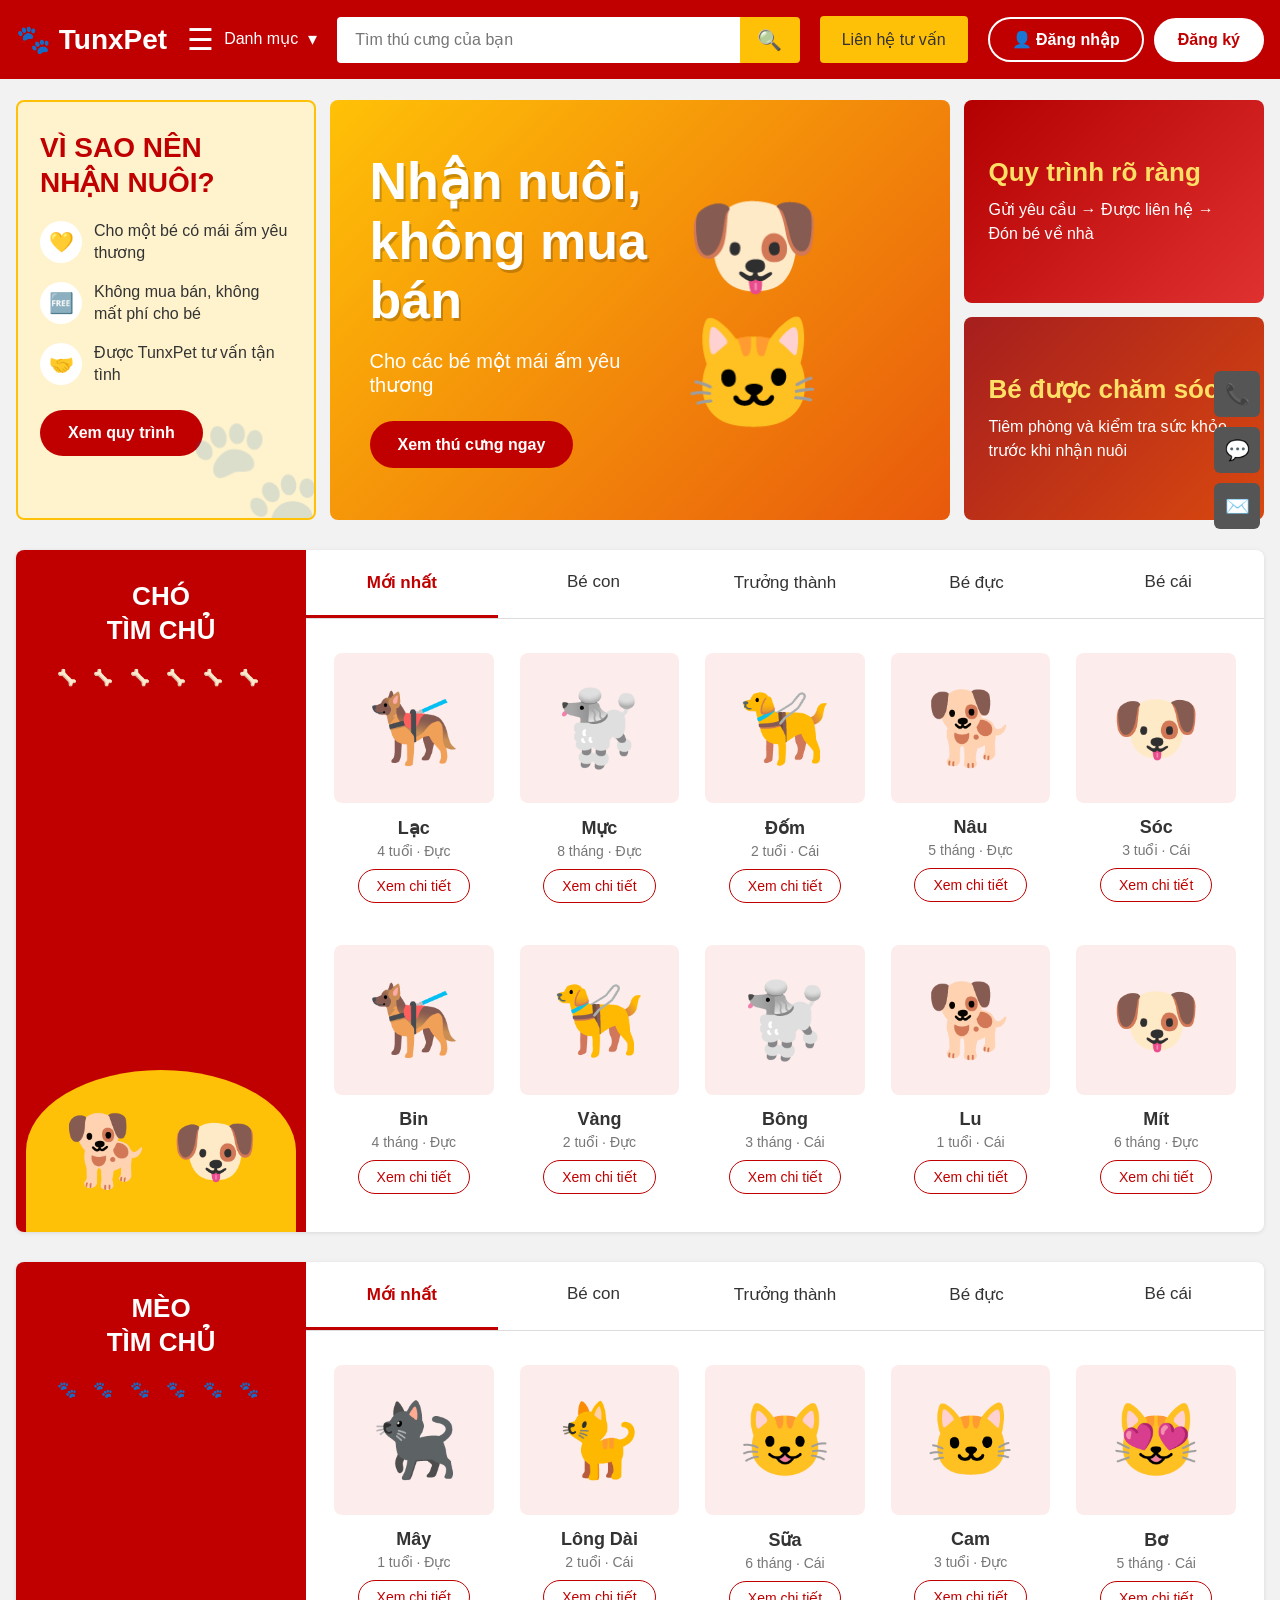
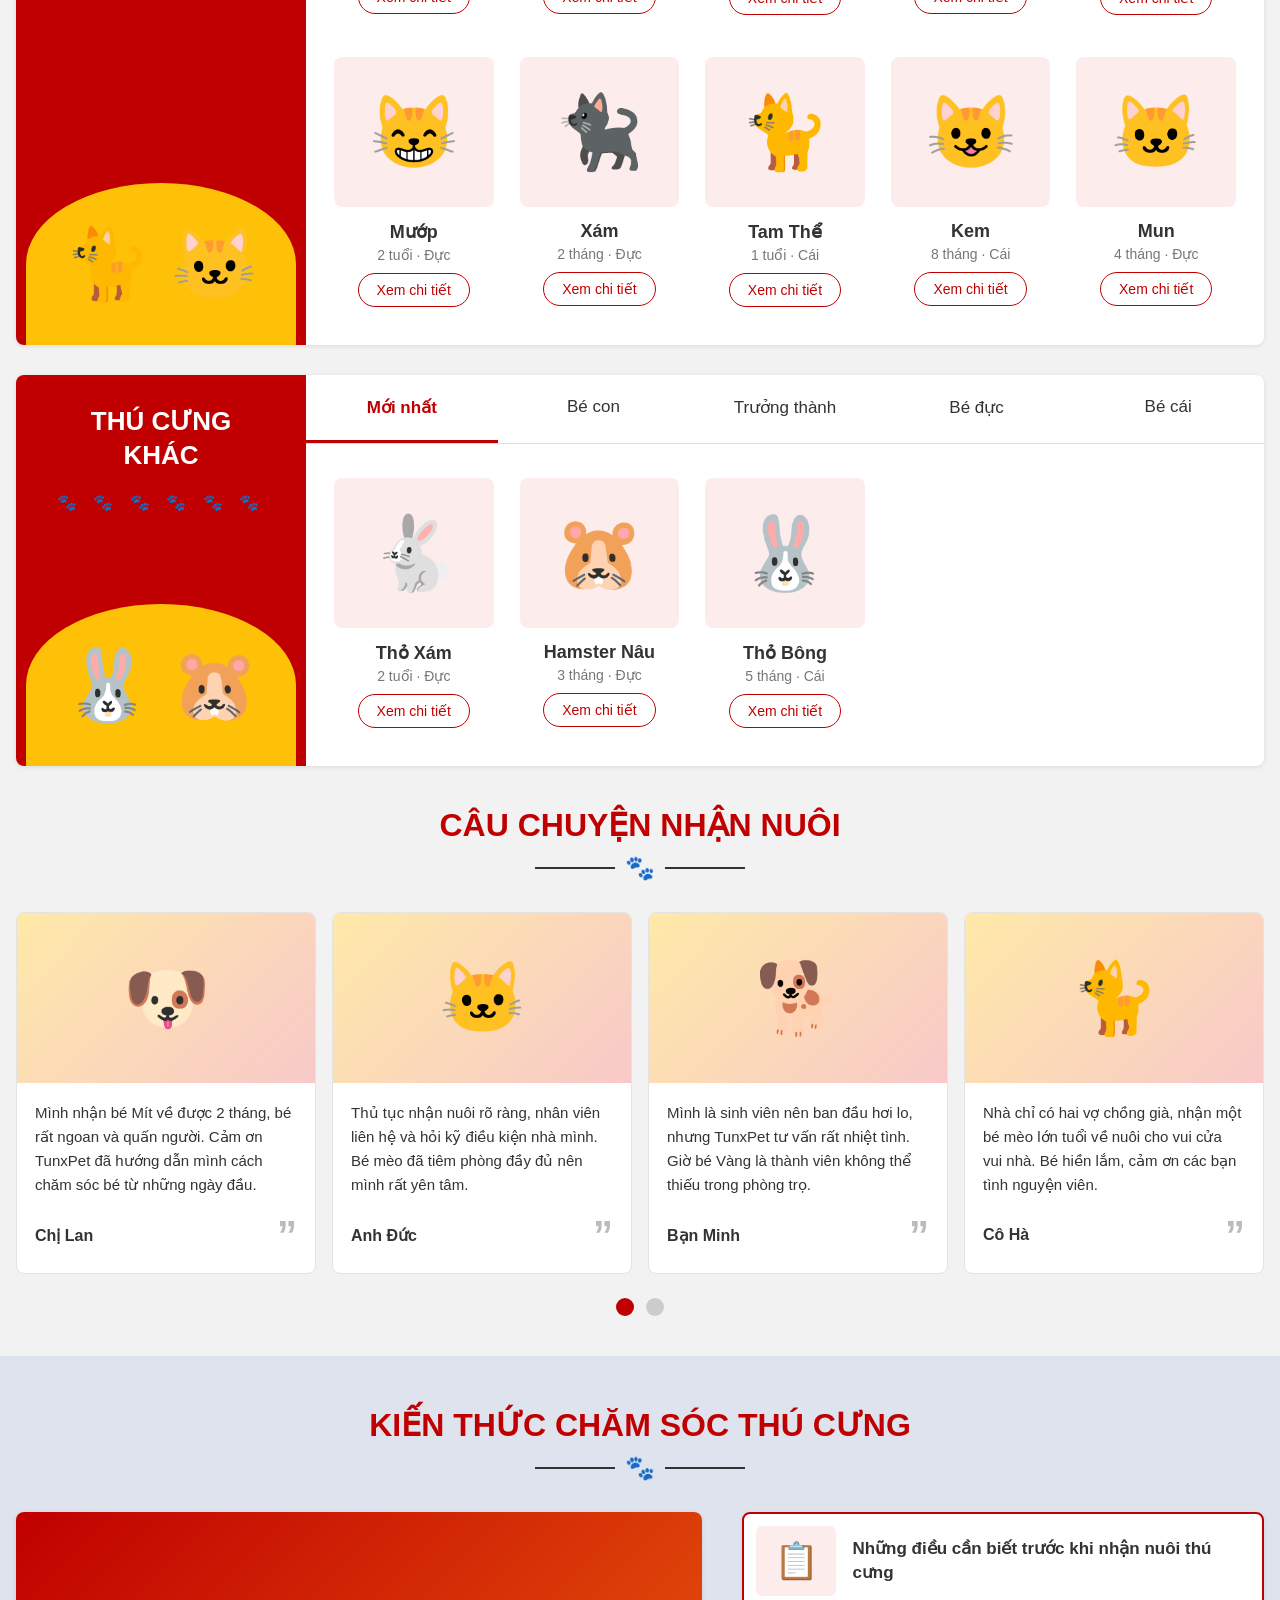
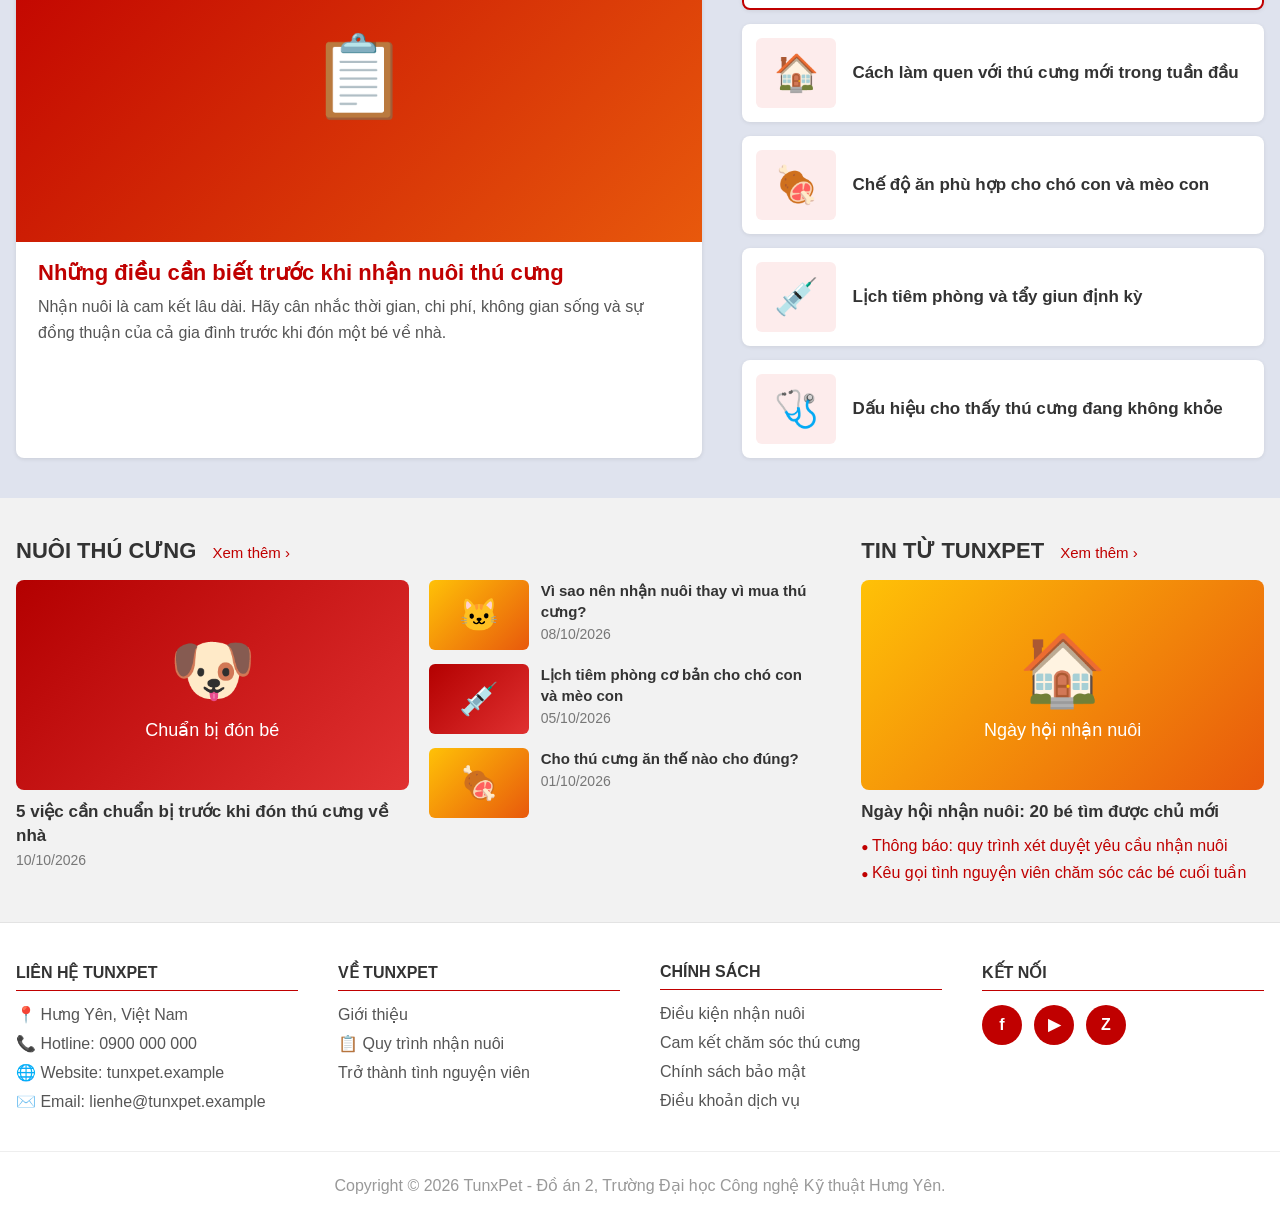
==== index.html @ 0fe11492 "tuat" ====
<!DOCTYPE html>
<html lang="vi">
<head>
    <meta charset="UTF-8">
    <meta name="viewport" content="width=device-width, initial-scale=1.0">
    <title>TunxPet - Nhận nuôi thú cưng</title>
    <!-- Nối file CSS (định dạng giao diện) -->
    <link rel="stylesheet" href="TrangChu.css">
</head>
<body>

    <!-- ===== 1. THANH ĐẦU TRANG (HEADER) ===== -->
    <header class="header">
        <div class="container header-inner">
            <!-- Logo -->
            <a href="TrangChu.html" class="logo">🐾 TunxPet</a>

                        <!-- Nút danh mục + menu thả xuống -->
            <div class="danh-muc-wrap">
                <button type="button" class="btn-danh-muc" id="nutDanhMuc">
                    <span class="icon-menu">☰</span>
                    <span>Danh mục</span>
                    <span class="mui-ten">▾</span>
                </button>

                <ul class="danh-muc-tha" id="menuDanhMuc">
                    <li><a href="#cho">🐶 Chó cần tìm chủ</a></li>
                    <li><a href="#meo">🐱 Mèo cần tìm chủ</a></li>
                    <li><a href="#khac">🐰 Thú cưng khác</a></li>
                    <li><a href="#">📋 Dịch vụ spa thú cưng</a></li>
                    <li><a href="LienHe.html">📞 Liên hệ TunxPet</a></li>
                </ul>
            </div>

            <!-- Ô tìm kiếm -->
            <form class="search-box" id="formTimKiem">
                <input type="text" id="oTimKiem" placeholder="Tìm thú cưng của bạn">
                <button type="submit">🔍</button>
            </form>

            <!-- Liên hệ + tài khoản -->
            <a href="LienHe.html" class="btn-lien-he">Liên hệ tư vấn</a>
                        <div class="tai-khoan">
                <a href="DangNhap.html" class="btn-dang-nhap">👤 Đăng nhập</a>
                <a href="DangKy.html" class="btn-dang-ky">Đăng ký</a>
            </div>
        </div>
    </header>

    <main class="container">

        <!-- ===== 2. KHỐI ĐẦU TRANG: MENU + BANNER ===== -->
        <section class="hero">
                        <!-- Banner bên trái: vì sao nên nhận nuôi -->
            <div class="banner-trai">
                <h3>VÌ SAO NÊN<br>NHẬN NUÔI?</h3>
                <ul>
                    <li><span>💛</span>Cho một bé có mái ấm yêu thương</li>
                    <li><span>🆓</span>Không mua bán, không mất phí cho bé</li>
                    <li><span>🤝</span>Được TunxPet tư vấn tận tình</li>
                </ul>
                <a href="QuyTrinh.html" class="btn-vang">Xem quy trình</a>
                <div class="banner-trai-hinh">🐾</div>
            </div>

            <!-- Banner lớn ở giữa -->
            <div class="banner-lon">
                <div class="banner-chu">
                    <h1>Nhận nuôi,<br>không mua bán</h1>
                    <p>Cho các bé một mái ấm yêu thương</p>
                    <a href="#cho" class="btn-vang">Xem thú cưng ngay</a>
                </div>
                <div class="banner-hinh">🐶🐱</div>
            </div>

            <!-- 2 banner nhỏ bên phải -->
            <div class="banner-phai">
                <div class="banner-nho nho-1">
                    <h3>Quy trình rõ ràng</h3>
                    <p>Gửi yêu cầu → Được liên hệ → Đón bé về nhà</p>
                </div>
                <div class="banner-nho nho-2">
                    <h3>Bé được chăm sóc</h3>
                    <p>Tiêm phòng và kiểm tra sức khỏe trước khi nhận nuôi</p>
                </div>
            </div>
        </section>

        <!-- ===== 3. CÁC KHỐI THÚ CƯNG ĐANG TÌM CHỦ (cuộn xuống để xem) ===== -->
        <!-- Khối CHÓ -->
        <section class="khoi-thu-cung" id="cho" data-loai="Chó">
            <!-- Cột đỏ bên trái -->
            <div class="cot-do">
                <h2>CHÓ<br>TÌM CHỦ</h2>
                <div class="xuong">🦴 🦴 🦴 🦴 🦴 🦴</div>
                <div class="cot-do-hinh">🐕 🐶</div>
            </div>

            <!-- Phần bên phải: các tab + danh sách -->
            <div class="cot-noi-dung">
                <ul class="tabs">
                    <li class="tab active" data-loc="tatca">Mới nhất</li>
                    <li class="tab" data-loc="con">Bé con</li>
                    <li class="tab" data-loc="lon">Trưởng thành</li>
                    <li class="tab" data-loc="duc">Bé đực</li>
                    <li class="tab" data-loc="cai">Bé cái</li>
                </ul>


                
                <!-- JavaScript sẽ tự đổ các thẻ thú cưng vào đây -->
                <div class="luoi-thu-cung"></div>
            </div>
        </section>

        <!-- Khối MÈO -->
        <section class="khoi-thu-cung" id="meo" data-loai="Mèo">
            <!-- Cột đỏ bên trái -->
            <div class="cot-do">
                <h2>MÈO<br>TÌM CHỦ</h2>
                <div class="xuong">🐾 🐾 🐾 🐾 🐾 🐾</div>
                <div class="cot-do-hinh">🐈 🐱</div>
            </div>

            <!-- Phần bên phải: các tab + danh sách -->
            <div class="cot-noi-dung">
                <ul class="tabs">
                    <li class="tab active" data-loc="tatca">Mới nhất</li>
                    <li class="tab" data-loc="con">Bé con</li>
                    <li class="tab" data-loc="lon">Trưởng thành</li>
                    <li class="tab" data-loc="duc">Bé đực</li>
                    <li class="tab" data-loc="cai">Bé cái</li>
                </ul>

                <!-- JavaScript sẽ tự đổ các thẻ thú cưng vào đây -->
                <div class="luoi-thu-cung"></div>
            </div>
        </section>

        <!-- Khối THÚ CƯNG KHÁC -->
        <section class="khoi-thu-cung" id="khac" data-loai="Khác">
            <!-- Cột đỏ bên trái -->
            <div class="cot-do">
                <h2>THÚ CƯNG<br>KHÁC</h2>
                <div class="xuong">🐾 🐾 🐾 🐾 🐾 🐾</div>
                <div class="cot-do-hinh">🐰 🐹</div>
            </div>

            <!-- Phần bên phải: các tab + danh sách -->
            <div class="cot-noi-dung">
                <ul class="tabs">
                    <li class="tab active" data-loc="tatca">Mới nhất</li>
                    <li class="tab" data-loc="con">Bé con</li>
                    <li class="tab" data-loc="lon">Trưởng thành</li>
                    <li class="tab" data-loc="duc">Bé đực</li>
                    <li class="tab" data-loc="cai">Bé cái</li>
                </ul>

                <!-- JavaScript sẽ tự đổ các thẻ thú cưng vào đây -->
                <div class="luoi-thu-cung"></div>
            </div>
        </section>

        </main>

    <!-- ===== 4. CÂU CHUYỆN NHẬN NUÔI ===== -->
    <section class="cau-chuyen container">
        <h2 class="tieu-de-khoi">CÂU CHUYỆN NHẬN NUÔI</h2>
        <div class="gach-chan"><span></span>🐾<span></span></div>

        <!-- JavaScript sẽ tự đổ các thẻ câu chuyện vào đây -->
        <div class="luoi-cau-chuyen" id="luoiCauChuyen"></div>
        <!-- Các chấm chuyển trang -->
        <div class="cham-trang" id="chamTrang"></div>
    </section>

    <!-- ===== 5. KIẾN THỨC CHĂM SÓC THÚ CƯNG ===== -->
    <section class="dai-xam">
        <div class="container">
            <h2 class="tieu-de-khoi">KIẾN THỨC CHĂM SÓC THÚ CƯNG</h2>
            <div class="gach-chan"><span></span>🐾<span></span></div>

            <div class="kien-thuc">
                <!-- Bài nổi bật bên trái (đổi khi bấm bài bên phải) -->
                <article class="kt-lon" id="ktLon"></article>
                <!-- Danh sách bài bên phải -->
                <ul class="kt-ds" id="ktDs"></ul>
            </div>
        </div>
    </section>

    <!-- ===== 6. BÀI VIẾT / TIN TỨC ===== -->
    <section class="bai-viet container">
        <div class="cot-bai-viet cot-rong">
            <h3 class="tieu-de-nho">NUÔI THÚ CƯNG <a href="#">Xem thêm ›</a></h3>
            <div class="bv-hai-cot">
                <article class="bv-noi-bat">
                    <div class="bv-anh bv-do">🐶<br><small>Chuẩn bị đón bé</small></div>
                    <h4>5 việc cần chuẩn bị trước khi đón thú cưng về nhà</h4>
                    <p class="ngay">10/10/2026</p>
                </article>
                <ul class="bv-ds">
                    <li><div class="bv-anh-nho bv-vang">🐱</div><div><h5>Vì sao nên nhận nuôi thay vì mua thú cưng?</h5><p class="ngay">08/10/2026</p></div></li>
                    <li><div class="bv-anh-nho bv-do">💉</div><div><h5>Lịch tiêm phòng cơ bản cho chó con và mèo con</h5><p class="ngay">05/10/2026</p></div></li>
                    <li><div class="bv-anh-nho bv-vang">🍖</div><div><h5>Cho thú cưng ăn thế nào cho đúng?</h5><p class="ngay">01/10/2026</p></div></li>
                </ul>
            </div>
        </div>

        <div class="cot-bai-viet">
            <h3 class="tieu-de-nho">TIN TỪ TUNXPET <a href="#">Xem thêm ›</a></h3>
            <article class="bv-noi-bat">
                <div class="bv-anh bv-vang">🏠<br><small>Ngày hội nhận nuôi</small></div>
                <h4>Ngày hội nhận nuôi: 20 bé tìm được chủ mới</h4>
            </article>
            <ul class="bv-tin">
                <li><a href="#">Thông báo: quy trình xét duyệt yêu cầu nhận nuôi</a></li>
                <li><a href="#">Kêu gọi tình nguyện viên chăm sóc các bé cuối tuần</a></li>
            </ul>
        </div>
    </section>

    <!-- ===== 7. CHÂN TRANG (FOOTER) ===== -->
    <footer class="footer">
        <div class="container footer-luoi">
            <div>
                <h4>LIÊN HỆ TUNXPET</h4>
                <ul>
                    <li>📍 Hưng Yên, Việt Nam</li>
                    <li>📞 Hotline: 0900 000 000</li>
                    <li>🌐 Website: tunxpet.example</li>
                    <li>✉️ Email: lienhe@tunxpet.example</li>
                </ul>
            </div>
            <div>
                <h4>VỀ TUNXPET</h4>
                <ul>
                    <li><a href="GioiThieu.html">Giới thiệu</a></li>
                    <li><a href="QuyTrinh.html">📋 Quy trình nhận nuôi</a></li>
                    <li><a href="TinhNguyenVien.html">Trở thành tình nguyện viên</a></li>
                </ul>
            </div>
            <div>
                <h4>CHÍNH SÁCH</h4>
                <ul>
                    <li><a href="#">Điều kiện nhận nuôi</a></li>
                    <li><a href="#">Cam kết chăm sóc thú cưng</a></li>
                    <li><a href="#">Chính sách bảo mật</a></li>
                    <li><a href="#">Điều khoản dịch vụ</a></li>
                </ul>
            </div>
            <div>
                <h4>KẾT NỐI</h4>
                <div class="mang-xh">
                    <a href="#" title="Facebook">f</a>
                    <a href="#" title="YouTube">▶</a>
                    <a href="#" title="Zalo">Z</a>
                </div>
            </div>
        </div>
        <p class="ban-quyen">Copyright © 2026 TunxPet - Đồ án 2, Trường Đại học Công nghệ Kỹ thuật Hưng Yên.</p>
    </footer>

    <!-- Các nút liên hệ nổi bên phải -->
    <div class="nut-noi">
        <a href="#" title="Gọi điện">📞</a>
        <a href="LienHe.html" title="Zalo">💬</a>
        <a href="#" title="Messenger">✉️</a>
    </div>
    <!-- Nút lên đầu trang -->
    <button id="nutLenDau" title="Lên đầu trang">▲</button>

    <!-- Nối file JavaScript (xử lý tương tác) - đặt cuối trang -->
    <script src="TrangChu.js"></script>
    <script src="XacThuc.js"></script>
</body>


</html>
---- TrangChu.css ----
/* =========================================================
   TrangChu.css - Định dạng giao diện trang chủ TunxPet
   ========================================================= */

/* ----- 1. Màu sắc dùng chung (muốn đổi màu chỉ cần sửa ở đây) ----- */
:root {
    --mau-chinh: #c00000;      /* đỏ đậm */
    --mau-phu: #ffc107;        /* vàng */
    --mau-nen: #f2f2f2;        /* xám nhạt */
    --mau-chu: #333333;
}

/* ----- 2. Cài đặt chung ----- */
* {
    margin: 0;
    padding: 0;
    box-sizing: border-box;   /* width gồm cả padding + viền, dễ tính kích thước */
}
body {
    font-family: "Segoe UI", Arial, sans-serif;
    background: var(--mau-nen);
    color: var(--mau-chu);
}
a { text-decoration: none; color: inherit; }
ul { list-style: none; }

/* Khung giữ nội dung ở giữa, rộng tối đa 1500px */
.container {
    width: 100%;
    max-width: 1500px;
    margin: 0 auto;
    padding: 0 16px;
}

/* ----- 3. HEADER ----- */
.header {
    background: var(--mau-chinh);
    padding: 16px 0;
    position: fixed;          /* dính trên cùng khi cuộn */
    top: 0;
    left: 0;
    right: 0;
    width: 100%;
    z-index: 1000;
}
.header-inner {
    display: flex;            /* xếp các phần tử trên 1 hàng */
    align-items: center;
    gap: 20px;
}
.logo {
    color: #fff;
    font-size: 28px;
    font-weight: 800;
    white-space: nowrap;
}
.btn-danh-muc {
    display: flex;
    align-items: center;
    gap: 10px;
    color: #fff;
    font-size: 16px;
    line-height: 1.3;
}
.icon-menu { font-size: 30px; }

.search-box {
    flex: 1;                  /* chiếm hết chỗ trống còn lại */
    display: flex;
    max-width: 500px;
}
.search-box input {
    flex: 1;
    padding: 14px 18px;
    border: none;
    border-radius: 4px 0 0 4px;
    font-size: 16px;
    outline: none;
}
.search-box button {
    width: 60px;
    border: none;
    background: var(--mau-phu);
    border-radius: 0 4px 4px 0;
    font-size: 20px;
    cursor: pointer;
}
.btn-lien-he {
    background: var(--mau-phu);
    padding: 14px 22px;
    border-radius: 4px;
    white-space: nowrap;
}
.tai-khoan {
    margin-left: auto;        /* đẩy sang sát phải */
    color: #fff;
    white-space: nowrap;
}
.tai-khoan a:hover { text-decoration: underline; }

/* ----- 4. HERO: menu + banner ----- */
.hero {
    display: grid;
    grid-template-columns: 24% 1fr 24%;   /* 3 cột: menu | banner lớn | banner nhỏ */
    gap: 14px;
    margin-top: 100px;
}
.hero-menu {
    background: #fff;
    border-radius: 8px;
    box-shadow: 0 1px 4px rgba(0,0,0,.1);
}
.hero-menu li { border-bottom: 1px solid #eee; }
.hero-menu li:last-child { border-bottom: none; }
.hero-menu a {
    display: flex;
    align-items: center;
    gap: 18px;
    padding: 22px 18px;
    font-size: 17px;
}
.hero-menu a:hover { color: var(--mau-chinh); background: #fff5f5; }
.icon {
    width: 50px;
    height: 50px;
    border-radius: 50%;
    display: flex;
    align-items: center;
    justify-content: center;
    font-size: 24px;
}
.icon.do { background: #f8c9c9; }
.icon.vang { background: #ffe9a8; }
.icon.tim { background: #f3c6e6; }
.icon.xanh-la { background: #c8ecc8; }
.icon.xanh-duong { background: #bfdcf7; }

.banner-lon {
    background: linear-gradient(135deg, #ffc107, #e8590c);
    border-radius: 8px;
    display: flex;
    align-items: center;
    justify-content: space-between;
    padding: 30px 40px;
    min-height: 420px;
    color: #fff;
    overflow: hidden;
}
.banner-chu h1 {
    font-size: 52px;
    line-height: 1.15;
    text-shadow: 2px 3px 0 rgba(0,0,0,.2);
}
.banner-chu p { margin: 18px 0 24px; font-size: 20px; }
.btn-vang {
    display: inline-block;
    background: var(--mau-chinh);
    color: #fff;
    padding: 14px 28px;
    border-radius: 30px;
    font-weight: 700;
}
.btn-vang:hover { background: #8f0000; }
.banner-hinh { font-size: 110px; }

.banner-phai {
    display: grid;
    grid-template-rows: 1fr 1fr;
    gap: 14px;
}
.banner-nho {
    border-radius: 8px;
    padding: 24px;
    color: #fff;
    display: flex;
    flex-direction: column;
    justify-content: center;
}
.banner-nho h3 { font-size: 26px; margin-bottom: 10px; color: #ffe066; }
.banner-nho p { font-size: 16px; line-height: 1.5; }
.nho-1 { background: linear-gradient(135deg, #b30000, #e03131); }
.nho-2 { background: linear-gradient(135deg, #a61e1e, #d9480f); }

/* ----- 5. KHỐI THÚ CƯNG ----- */
.khoi-thu-cung {
    display: flex;
    background: #fff;
    border-radius: 8px;
    margin: 30px 0;
    overflow: hidden;
    box-shadow: 0 1px 4px rgba(0,0,0,.1);
}
.cot-do {
    width: 290px;
    flex-shrink: 0;               /* không bị co lại */
    background: var(--mau-chinh);
    color: #fff;
    text-align: center;
    padding: 30px 10px 0;
    display: flex;
    flex-direction: column;
}
.cot-do h2 { font-size: 26px; line-height: 1.3; }
.xuong { margin: 20px 0; letter-spacing: 6px; }
.cot-do-hinh {
    margin-top: auto;
    background: var(--mau-phu);
    font-size: 70px;
    padding: 40px 0;
    border-radius: 60% 60% 0 0;
}
.cot-noi-dung { flex: 1; min-width: 0; }

.tabs {
    display: flex;
    border-bottom: 1px solid #ddd;
}
.tab {
    flex: 1;
    text-align: center;
    padding: 22px 10px;
    cursor: pointer;
    font-size: 17px;
    border-bottom: 3px solid transparent;
}
.tab:hover { color: var(--mau-chinh); }
.tab.active {
    color: var(--mau-chinh);
    font-weight: 700;
    border-bottom-color: var(--mau-chinh);
}

.luoi-thu-cung {
    display: grid;
    grid-template-columns: repeat(5, 1fr);   /* 5 cột đều nhau */
    gap: 10px;
    padding: 20px;
    max-height: 640px;        /* cao khoảng 2 hàng, nhiều hơn thì cuộn */
    overflow-y: auto;
}
.the-thu-cung {
    text-align: center;
    padding: 14px 8px 18px;
    border-radius: 8px;
}
.the-thu-cung:hover { box-shadow: 0 2px 10px rgba(0,0,0,.15); }
.anh-thu-cung {
    height: 150px;
    border-radius: 8px;
    background: #fdecec;
    display: flex;
    align-items: center;
    justify-content: center;
    font-size: 72px;
    overflow: hidden;
}
.anh-thu-cung img { width: 100%; height: 100%; object-fit: cover; }
.ten-thu-cung { margin: 14px 0 4px; font-size: 18px; font-weight: 600; }
.thong-tin { font-size: 14px; color: #777; margin-bottom: 10px; }
.btn-chi-tiet {
    display: inline-block;
    padding: 8px 18px;
    border: 1px solid var(--mau-chinh);
    color: var(--mau-chinh);
    border-radius: 20px;
    font-size: 14px;
}
.btn-chi-tiet:hover { background: var(--mau-chinh); color: #fff; }
.khong-co {
    grid-column: 1 / -1;       /* chiếm trọn hàng */
    text-align: center;
    padding: 40px;
    color: #888;
}

/* ----- 6. Nút lên đầu trang ----- */
#nutLenDau {
    display: none;             /* mặc định ẩn, JS sẽ bật khi cuộn xuống */
    position: fixed;
    right: 20px;
    bottom: 20px;
    width: 50px;
    height: 50px;
    border: none;
    background: var(--mau-chinh);
    color: #fff;
    font-size: 20px;
    cursor: pointer;
}

/* ----- 7. Responsive: màn hình nhỏ (tablet, điện thoại) ----- */
@media (max-width: 1000px) {
    .header-inner { flex-wrap: wrap; }
    .hero { grid-template-columns: 1fr; }
    .banner-phai { grid-template-columns: 1fr 1fr; grid-template-rows: auto; }
    .banner-chu h1 { font-size: 36px; }
    .banner-hinh { display: none; }
    .khoi-thu-cung { flex-direction: column; }
    .cot-do { width: 100%; }
    .cot-do-hinh { display: none; }
    .luoi-thu-cung { grid-template-columns: repeat(2, 1fr); }
}

/* =========================================================
   PHẦN DƯỚI TRANG CHỦ: câu chuyện, kiến thức, bài viết, footer
   ========================================================= */

/* ----- Tiêu đề khối có gạch chân và dấu chân ----- */
.tieu-de-khoi {
    text-align: center;
    color: var(--mau-chinh);
    font-size: 32px;
    margin-top: 40px;
}
.gach-chan {
    display: flex;
    align-items: center;
    justify-content: center;
    gap: 10px;
    margin: 10px 0 30px;
    font-size: 24px;
}
.gach-chan span {
    width: 80px;
    height: 2px;
    background: #333;
}

/* ----- Câu chuyện nhận nuôi ----- */
.luoi-cau-chuyen {
    display: grid;
    grid-template-columns: repeat(4, 1fr);
    gap: 16px;
}
.the-cau-chuyen {
    background: #fff;
    border: 1px solid #e3e3e3;
    border-radius: 8px;
    overflow: hidden;
    display: flex;
    flex-direction: column;
}
.cc-anh {
    height: 170px;
    background: linear-gradient(135deg, #ffe9a8, #f8c9c9);
    display: flex;
    align-items: center;
    justify-content: center;
    font-size: 70px;
}
.cc-noi-dung { padding: 18px; flex: 1; font-size: 15px; line-height: 1.6; }
.cc-ten {
    padding: 0 18px 18px;
    display: flex;
    justify-content: space-between;
    align-items: center;
    font-weight: 700;
}
.cc-ten span { font-size: 40px; color: #bbb; line-height: 1; }

.cham-trang {
    display: flex;
    justify-content: center;
    gap: 12px;
    margin: 24px 0 10px;
}
.cham {
    width: 18px;
    height: 18px;
    border-radius: 50%;
    background: #ccc;
    border: none;
    cursor: pointer;
}
.cham.active { background: var(--mau-chinh); }

/* ----- Dải nền xám xanh: kiến thức chăm sóc ----- */
.dai-xam {
    background: #dfe3ee;
    margin-top: 40px;
    padding: 10px 0 40px;
}
.kien-thuc {
    display: grid;
    grid-template-columns: 55% 1fr;
    gap: 40px;
}
.kt-lon {
    background: #fff;
    border-radius: 8px;
    overflow: hidden;
    box-shadow: 0 1px 4px rgba(0,0,0,.1);
}
.kt-anh {
    height: 330px;
    background: linear-gradient(135deg, #c00000, #e8590c);
    color: #fff;
    display: flex;
    flex-direction: column;
    align-items: center;
    justify-content: center;
    font-size: 80px;
    text-align: center;
}
.kt-anh small { font-size: 22px; margin-top: 10px; padding: 0 20px; }
.kt-noi-dung { padding: 18px 22px 24px; }
.kt-noi-dung h3 { color: var(--mau-chinh); font-size: 22px; margin-bottom: 8px; }
.kt-noi-dung p { line-height: 1.6; color: #555; }

.kt-ds { display: flex; flex-direction: column; gap: 14px; }
.kt-ds li {
    display: flex;
    align-items: center;
    gap: 16px;
    background: #fff;
    border-radius: 8px;
    padding: 12px;
    cursor: pointer;
    border: 2px solid transparent;
    box-shadow: 0 1px 4px rgba(0,0,0,.08);
}
.kt-ds li:hover, .kt-ds li.active { border-color: var(--mau-chinh); }
.kt-ds .kt-icon {
    width: 80px;
    height: 70px;
    flex-shrink: 0;
    background: #fdecec;
    border-radius: 6px;
    display: flex;
    align-items: center;
    justify-content: center;
    font-size: 36px;
}
.kt-ds h4 { font-size: 17px; line-height: 1.4; font-weight: 600; }

/* ----- Bài viết / tin tức ----- */
.bai-viet {
    display: grid;
    grid-template-columns: 2fr 1fr;
    gap: 40px;
    margin-top: 40px;
    margin-bottom: 40px;
}
.tieu-de-nho { font-size: 22px; margin-bottom: 16px; }
.tieu-de-nho a { font-size: 15px; font-weight: 400; color: var(--mau-chinh); margin-left: 10px; }
.bv-hai-cot { display: grid; grid-template-columns: 1fr 1fr; gap: 20px; }
.bv-anh {
    height: 210px;
    border-radius: 8px;
    color: #fff;
    display: flex;
    flex-direction: column;
    align-items: center;
    justify-content: center;
    font-size: 70px;
    text-align: center;
}
.bv-anh small { font-size: 18px; margin-top: 8px; padding: 0 12px; }
.bv-do { background: linear-gradient(135deg, #b30000, #e03131); }
.bv-vang { background: linear-gradient(135deg, #ffc107, #e8590c); }
.bv-noi-bat h4 { margin-top: 10px; font-size: 17px; line-height: 1.4; }
.ngay { color: #777; font-size: 14px; margin-top: 4px; }
.bv-ds { display: flex; flex-direction: column; gap: 14px; }
.bv-ds li { display: flex; gap: 12px; }
.bv-anh-nho {
    width: 100px;
    height: 70px;
    flex-shrink: 0;
    border-radius: 6px;
    display: flex;
    align-items: center;
    justify-content: center;
    font-size: 32px;
    color: #fff;
}
.bv-ds h5 { font-size: 15px; line-height: 1.4; font-weight: 600; }
.bv-tin { margin-top: 12px; }
.bv-tin li { margin-top: 8px; }
.bv-tin a { color: var(--mau-chinh); }
.bv-tin li::before { content: "● "; color: var(--mau-chinh); font-size: 12px; }
.bv-tin a:hover { text-decoration: underline; }

/* ----- Footer ----- */
.footer { background: #fff; padding-top: 40px; border-top: 1px solid #e3e3e3; }
.footer-luoi {
    display: grid;
    grid-template-columns: repeat(4, 1fr);
    gap: 40px;
}
.footer h4 {
    padding-bottom: 8px;
    border-bottom: 1px solid var(--mau-chinh);
    margin-bottom: 14px;
}
.footer li { margin-bottom: 10px; color: #555; }
.footer li a:hover { color: var(--mau-chinh); }
.mang-xh { display: flex; gap: 12px; }
.mang-xh a {
    width: 40px;
    height: 40px;
    border-radius: 50%;
    background: var(--mau-chinh);
    color: #fff;
    display: flex;
    align-items: center;
    justify-content: center;
    font-weight: 700;
}
.mang-xh a:hover { background: #8f0000; }
.ban-quyen {
    text-align: center;
    color: #999;
    padding: 24px 16px;
    margin-top: 30px;
    border-top: 1px solid #eee;
}

/* ----- Nút liên hệ nổi bên phải ----- */
.nut-noi {
    position: fixed;
    right: 20px;
    top: 50%;
    transform: translateY(-50%);
    display: flex;
    flex-direction: column;
    gap: 10px;
    z-index: 10;
}
.nut-noi a {
    width: 46px;
    height: 46px;
    border-radius: 6px;
    background: #555;
    display: flex;
    align-items: center;
    justify-content: center;
    font-size: 20px;
}
.nut-noi a:hover { background: var(--mau-chinh); }

/* ----- Responsive cho phần dưới ----- */
@media (max-width: 1000px) {
    .luoi-cau-chuyen { grid-template-columns: repeat(2, 1fr); }
    .kien-thuc, .bai-viet, .bv-hai-cot { grid-template-columns: 1fr; }
    .footer-luoi { grid-template-columns: repeat(2, 1fr); }
    .nut-noi { display: none; }
}

/* =========================================================
   MENU THẢ XUỐNG "DANH MỤC THÚ CƯNG"
   ========================================================= */
.danh-muc-wrap { position: relative; }          /* làm mốc để menu thả xuống bám vào */

/* Nút danh mục giờ là <button> nên cần bỏ kiểu mặc định của nút */
button.btn-danh-muc {
    background: none;
    border: none;
    font-family: inherit;
    text-align: left;
    cursor: pointer;
}
.mui-ten { font-size: 18px; transition: transform .2s; }
.danh-muc-wrap.mo .mui-ten { transform: rotate(180deg); }   /* mũi tên lật lên khi đang mở */

.danh-muc-tha {
    display: none;                 /* mặc định ẩn */
    position: absolute;
    top: calc(100% + 12px);        /* nằm ngay dưới nút */
    left: 0;
    width: 260px;
    background: #fff;
    border-radius: 8px;
    box-shadow: 0 4px 16px rgba(0,0,0,.25);
    z-index: 50;
    overflow: hidden;
}
.danh-muc-wrap.mo .danh-muc-tha { display: block; }          /* có class "mo" thì hiện */
.danh-muc-tha a {
    display: block;
    padding: 14px 20px;
    color: var(--mau-chu);
    border-bottom: 1px solid #eee;
}
.danh-muc-tha li:last-child a { border-bottom: none; }
.danh-muc-tha a:hover { background: #fff5f5; color: var(--mau-chinh); }

/* =========================================================
   BANNER BÊN TRÁI: VÌ SAO NÊN NHẬN NUÔI
   ========================================================= */
.banner-trai {
    position: relative;
    background: #fff3cd;               /* nền kem */
    border: 2px solid var(--mau-phu);
    border-radius: 8px;
    padding: 28px 22px;
    display: flex;
    flex-direction: column;
    overflow: hidden;
}
.banner-trai h3 {
    color: var(--mau-chinh);
    font-size: 28px;
    line-height: 1.25;
    margin-bottom: 20px;
}
.banner-trai ul { display: flex; flex-direction: column; gap: 16px; margin-bottom: 24px; }
.banner-trai li {
    display: flex;
    align-items: center;
    gap: 12px;
    font-size: 16px;
    line-height: 1.4;
}
.banner-trai li span {
    width: 42px;
    height: 42px;
    flex-shrink: 0;
    border-radius: 50%;
    background: #fff;
    display: flex;
    align-items: center;
    justify-content: center;
    font-size: 20px;
}
.banner-trai .btn-vang { align-self: flex-start; }      /* nút không bị kéo dãn hết chiều ngang */
.banner-trai-hinh {
    position: absolute;
    right: -10px;
    bottom: -20px;
    font-size: 110px;
    opacity: .15;                      /* hình dấu chân mờ làm nền trang trí */
}

/* =========================================================
   NÚT ĐĂNG NHẬP / ĐĂNG KÝ Ở HEADER
   ========================================================= */
.tai-khoan {
    display: flex;
    align-items: center;
    gap: 10px;
}
.tai-khoan a {
    padding: 11px 22px;
    border-radius: 30px;              /* bo tròn hai đầu */
    font-weight: 700;
    transition: background .2s, color .2s;
}
.tai-khoan a:hover { text-decoration: none; }

/* Đăng nhập: nền trong suốt, viền trắng. Rê chuột vào thì đổi sang nền trắng */
.btn-dang-nhap {
    border: 2px solid #fff;
    color: #fff;
}
.btn-dang-nhap:hover {
    background: #fff;
    color: var(--mau-chinh);
}



/* Đăng ký: nền trắng, chữ đỏ (nổi bật hơn). Rê chuột vào thì đổi sang vàng */
.btn-dang-ky {
    border: 2px solid #fff;
    background: #fff;
    color: var(--mau-chinh);
}
.btn-dang-ky:hover {
    background: var(--mau-phu);
    border-color: var(--mau-phu);
}
/* =========================================================
   HEADER KHI ĐÃ ĐĂNG NHẬP (nhãn vai trò, nút quản trị)
   ========================================================= */
.vai-tro {
    padding: 3px 10px;
    border-radius: 12px;
    font-size: 12px;
    font-weight: 700;
    color: #333;
    background: #fff;
}
.vai-tro.vt-quantri  { background: var(--mau-phu); }
.vai-tro.vt-nhanvien { background: #b3e5fc; }
.vai-tro.vt-nguoidung { background: #c8e6c9; }

.btn-quan-tri {
    padding: 9px 18px;
    border-radius: 30px;
    background: var(--mau-phu);
    color: #333;
    font-weight: 700;
}
.btn-quan-tri:hover { background: #fff; text-decoration: none; }
/* =========================================================
   HEADER KHI ĐÃ ĐĂNG NHẬP (nhãn vai trò, nút quản trị)
   ========================================================= */
.vai-tro {
    padding: 3px 10px;
    border-radius: 12px;
    font-size: 12px;
    font-weight: 700;
    color: #333;
    background: #fff;
}
.vai-tro.vt-quantri  { background: var(--mau-phu); }
.vai-tro.vt-nhanvien { background: #b3e5fc; }
.vai-tro.vt-nguoidung { background: #c8e6c9; }

.btn-quan-tri {
    padding: 9px 18px;
    border-radius: 30px;
    background: var(--mau-phu);
    color: #333;
    font-weight: 700;
}
.btn-quan-tri:hover { background: #fff; text-decoration: none; }
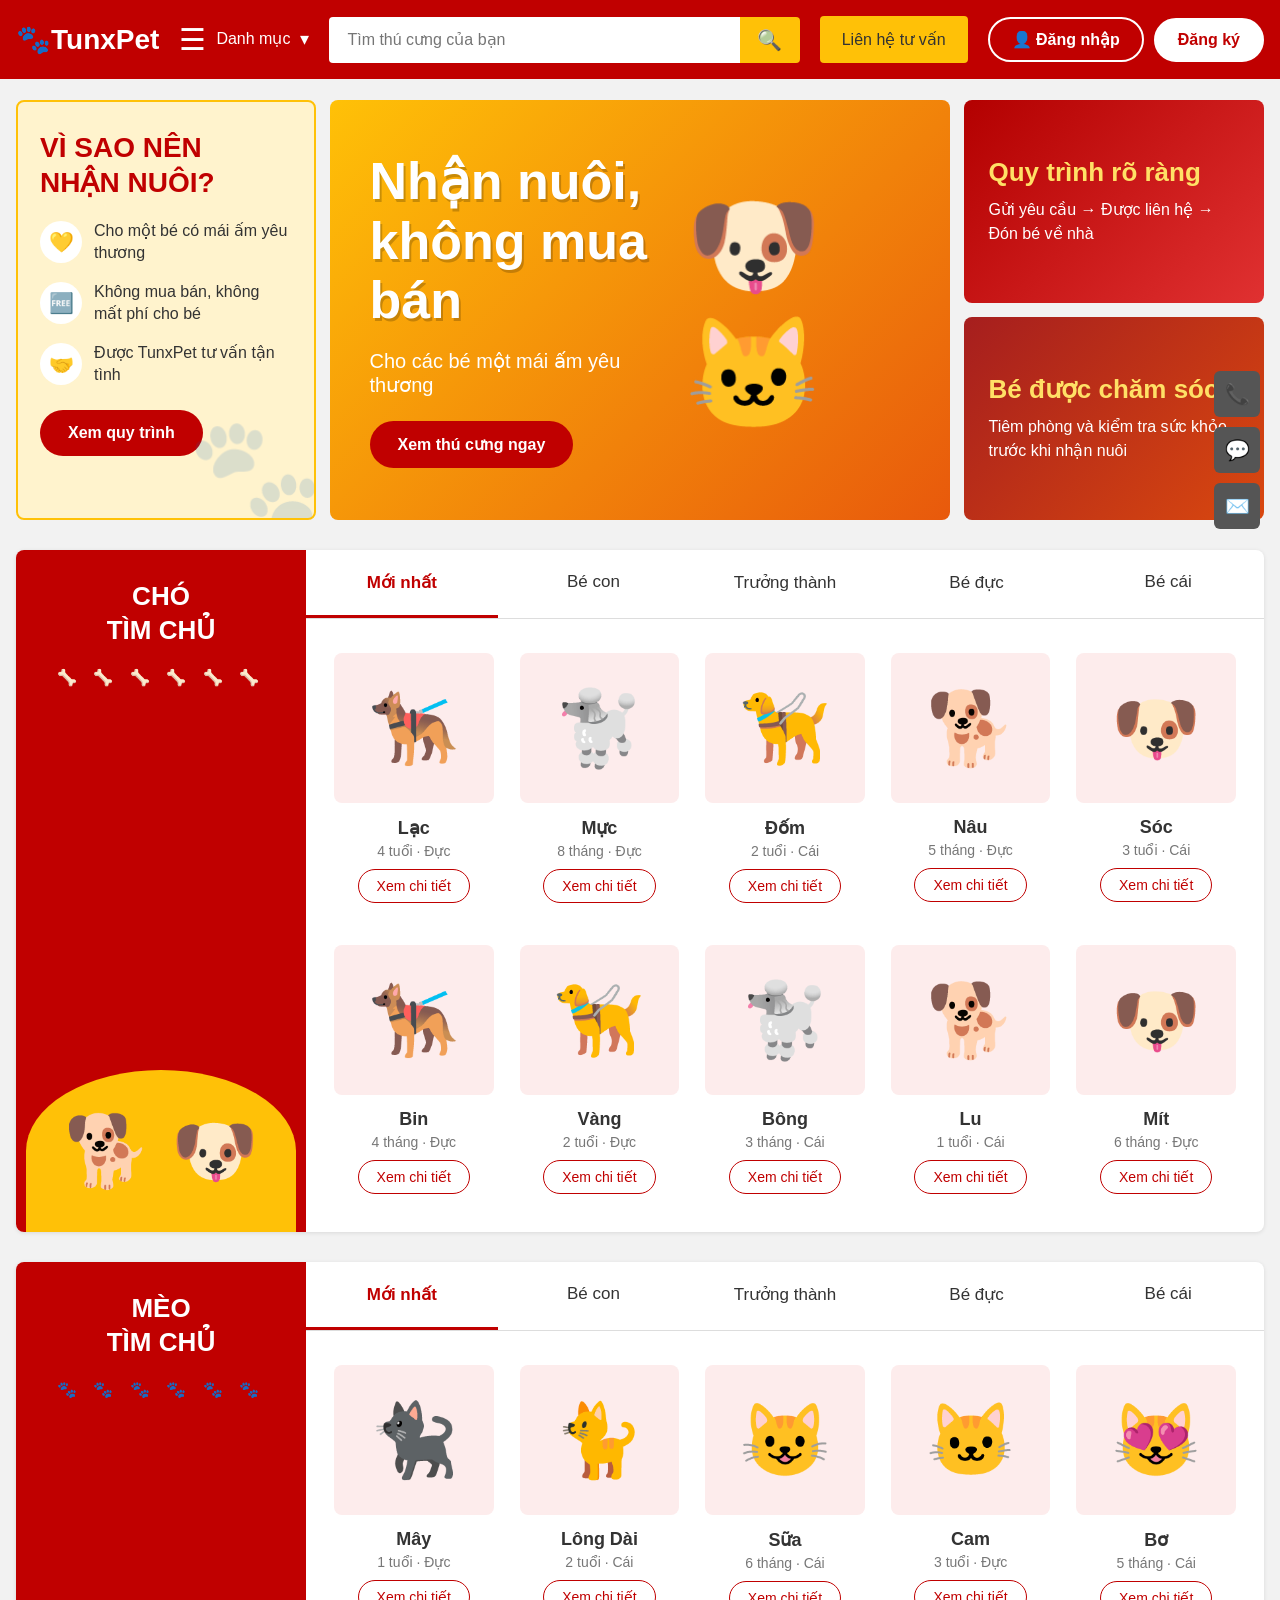
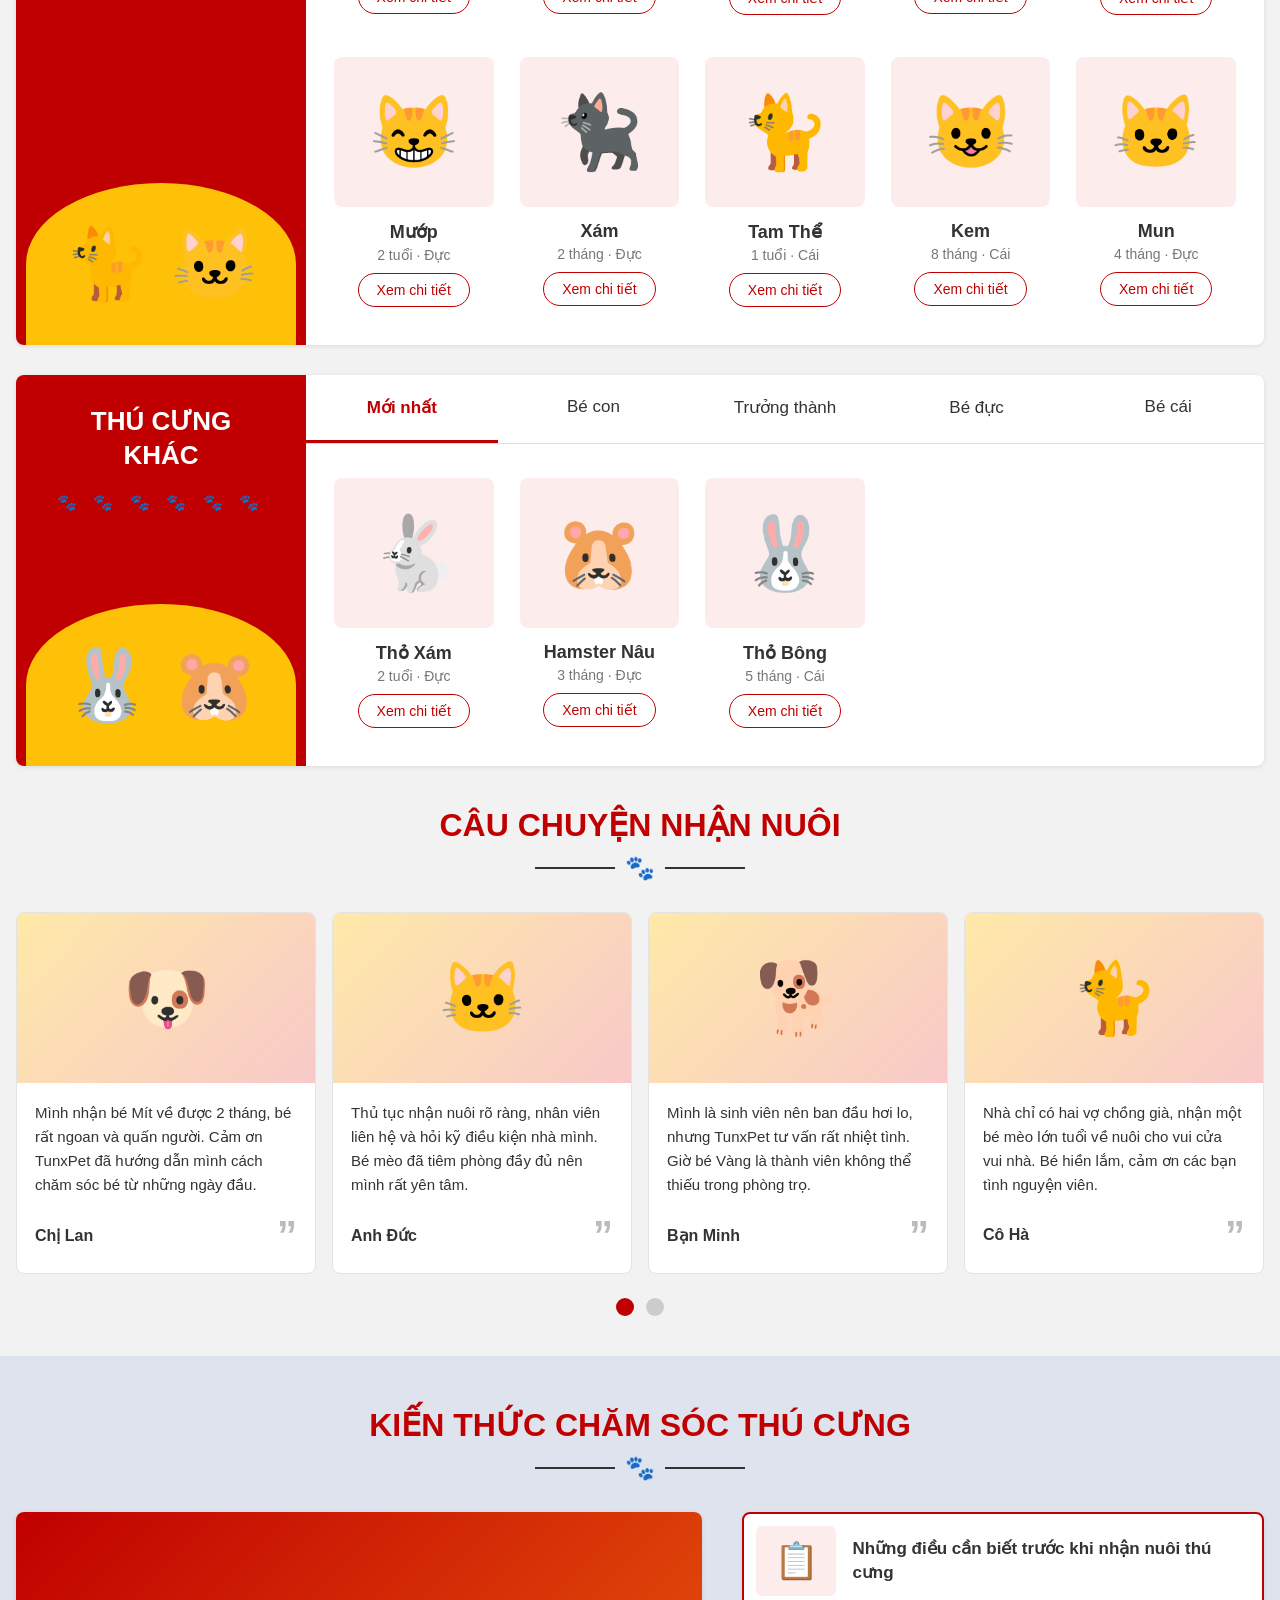
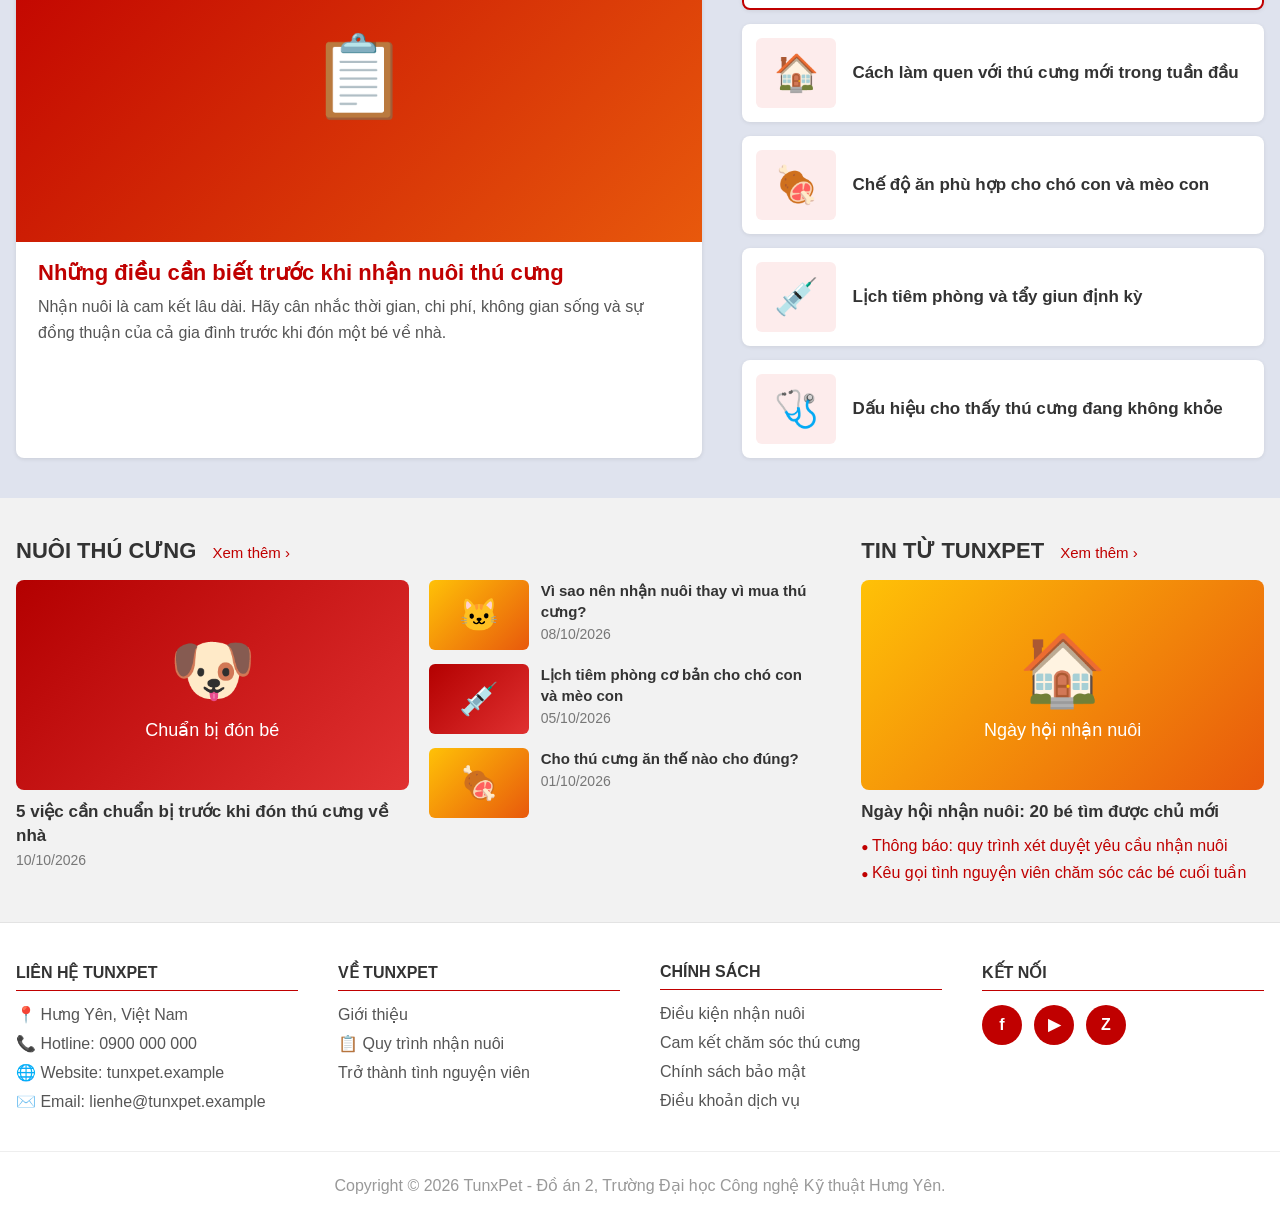
==== commit 0af88e22: "update" ====
--- a/index.html
+++ b/index.html
@@ -13,7 +13,7 @@
     <header class="header">
         <div class="container header-inner">
             <!-- Logo -->
-            <a href="TrangChu.html" class="logo">🐾 TunxPet</a>
+            <a href="TrangChu.html" class="logo">🐾TunxPet</a>
 
                         <!-- Nút danh mục + menu thả xuống -->
             <div class="danh-muc-wrap">
